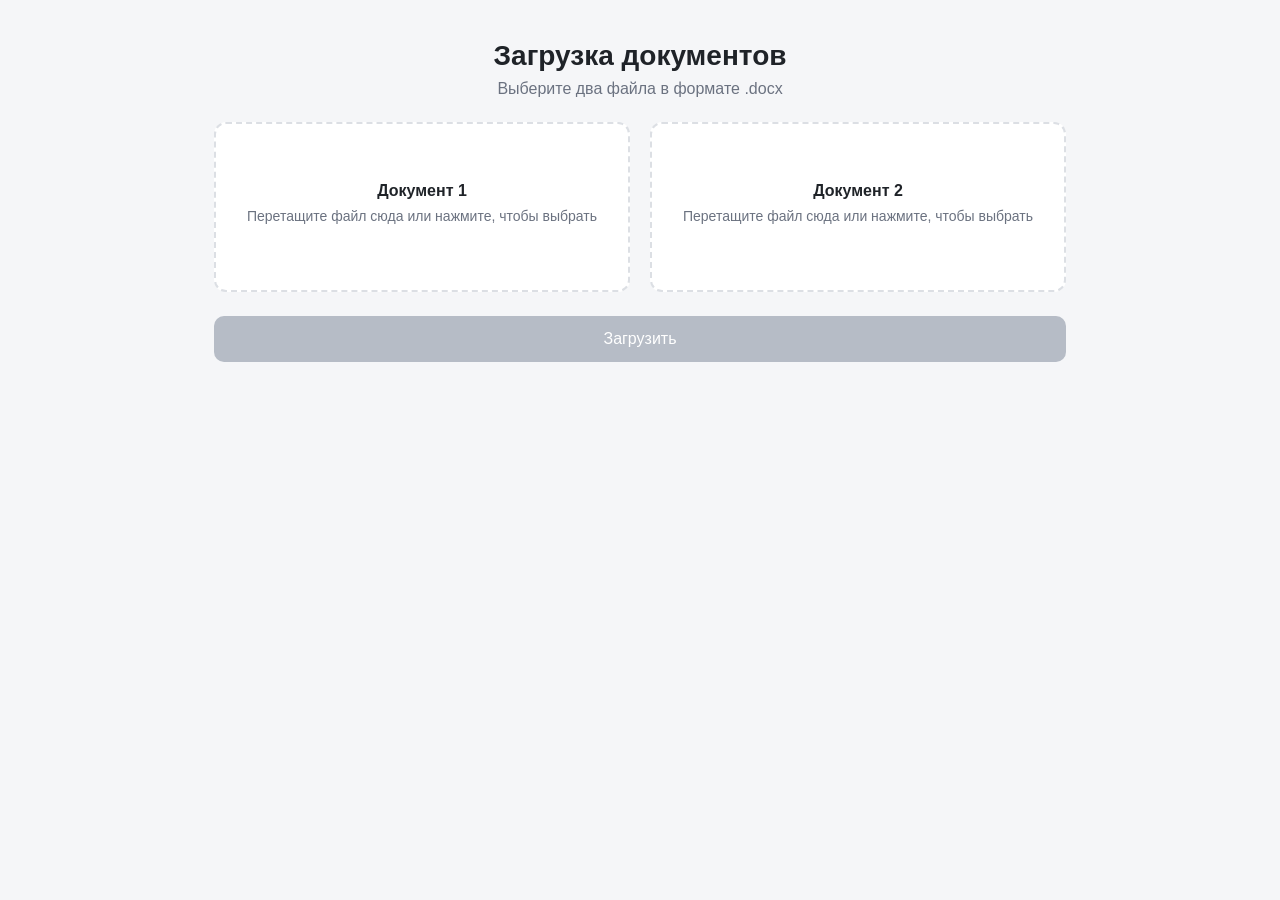
==== static/index.html @ 5f891454 "init" ====
<!DOCTYPE html>
<html lang="ru">
<head>
    <meta charset="UTF-8">
    <meta name="viewport" content="width=device-width, initial-scale=1.0">
    <title>Сравнение документов</title>
    <link rel="stylesheet" href="/static/style.css">
</head>
<body>
<header class="header">
    <h1>Загрузка документов</h1>
    <p class="subtitle">Выберите два файла в формате .docx</p>
</header>

<main class="container">
    <form id="upload-form">
        <div class="drops">
            <label class="drop" data-slot="1" for="file1">
                <input type="file" id="file1" name="file1" accept=".docx" hidden>
                <span class="drop__index">Документ 1</span>
                <span class="drop__hint">Перетащите файл сюда или нажмите, чтобы выбрать</span>
                <span class="drop__file"></span>
            </label>

            <label class="drop" data-slot="2" for="file2">
                <input type="file" id="file2" name="file2" accept=".docx" hidden>
                <span class="drop__index">Документ 2</span>
                <span class="drop__hint">Перетащите файл сюда или нажмите, чтобы выбрать</span>
                <span class="drop__file"></span>
            </label>
        </div>

        <button type="submit" id="submit" class="button" disabled>Загрузить</button>
    </form>

    <p id="error" class="error" hidden></p>

    <section id="results" class="results" hidden></section>
</main>

<script src="/static/app.js"></script>
</body>
</html>
---- static/style.css ----
:root {
    --bg: #f5f6f8;
    --surface: #ffffff;
    --border: #dcdfe4;
    --text: #1f2328;
    --muted: #6b7280;
    --accent: #2f6feb;
    --accent-soft: #eaf1fe;
    --danger: #c0392b;
}

* {
    box-sizing: border-box;
}

body {
    margin: 0;
    font-family: -apple-system, BlinkMacSystemFont, "Segoe UI", Roboto, Arial, sans-serif;
    background: var(--bg);
    color: var(--text);
}

.header {
    padding: 40px 24px 24px;
    text-align: center;
}

.header h1 {
    margin: 0 0 8px;
    font-size: 28px;
}

.subtitle {
    margin: 0;
    color: var(--muted);
}

.container {
    max-width: 900px;
    margin: 0 auto;
    padding: 0 24px 60px;
}

.drops {
    display: grid;
    grid-template-columns: 1fr 1fr;
    gap: 20px;
}

@media (max-width: 640px) {
    .drops {
        grid-template-columns: 1fr;
    }
}

.drop {
    display: flex;
    flex-direction: column;
    align-items: center;
    justify-content: center;
    gap: 8px;
    min-height: 170px;
    padding: 24px;
    background: var(--surface);
    border: 2px dashed var(--border);
    border-radius: 12px;
    text-align: center;
    cursor: pointer;
    transition: border-color .15s, background .15s;
}

.drop:hover,
.drop.is-dragover {
    border-color: var(--accent);
    background: var(--accent-soft);
}

.drop.is-filled {
    border-style: solid;
    border-color: var(--accent);
}

.drop__index {
    font-weight: 600;
}

.drop__hint {
    font-size: 14px;
    color: var(--muted);
}

.drop__file {
    font-size: 14px;
    color: var(--accent);
    word-break: break-all;
}

.button {
    display: block;
    width: 100%;
    margin-top: 24px;
    padding: 14px;
    font-size: 16px;
    color: #fff;
    background: var(--accent);
    border: none;
    border-radius: 10px;
    cursor: pointer;
}

.button:disabled {
    background: #b6bcc6;
    cursor: not-allowed;
}

.error {
    margin-top: 20px;
    padding: 12px 16px;
    color: var(--danger);
    background: #fdecea;
    border-radius: 8px;
}

.results {
    display: grid;
    grid-template-columns: 1fr 1fr;
    gap: 20px;
    margin-top: 32px;
}

@media (max-width: 640px) {
    .results {
        grid-template-columns: 1fr;
    }
}

.card {
    padding: 20px;
    background: var(--surface);
    border: 1px solid var(--border);
    border-radius: 12px;
}

.card h2 {
    margin: 0 0 12px;
    font-size: 16px;
    word-break: break-all;
}

.card dl {
    display: grid;
    grid-template-columns: auto 1fr;
    gap: 6px 12px;
    margin: 0 0 16px;
    font-size: 14px;
}

.card dt {
    color: var(--muted);
}

.card dd {
    margin: 0;
}

.preview {
    max-height: 240px;
    margin: 0;
    padding: 12px;
    overflow: auto;
    font-family: ui-monospace, SFMono-Regular, Menlo, monospace;
    font-size: 13px;
    line-height: 1.5;
    white-space: pre-wrap;
    background: #f8f9fb;
    border-radius: 8px;
}
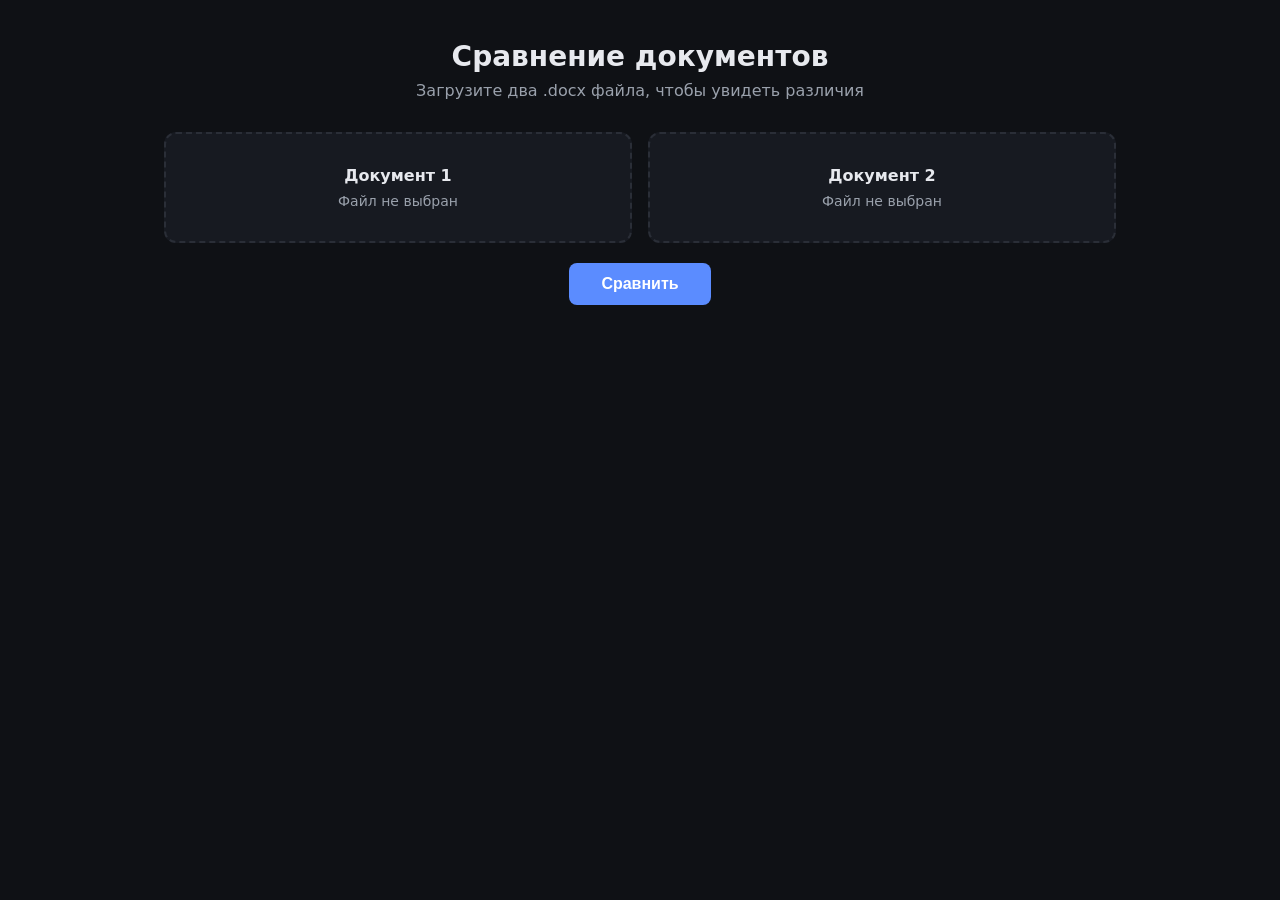
==== commit a36a578c: "init" ====
--- a/static/index.html
+++ b/static/index.html
@@ -1,43 +1,44 @@
 <!DOCTYPE html>
 <html lang="ru">
 <head>
-    <meta charset="UTF-8">
-    <meta name="viewport" content="width=device-width, initial-scale=1.0">
-    <title>Сравнение документов</title>
-    <link rel="stylesheet" href="/static/style.css">
+  <meta charset="UTF-8">
+  <meta name="viewport" content="width=device-width, initial-scale=1.0">
+  <title>Сравнение документов</title>
+  <link rel="stylesheet" href="/static/styles.css">
 </head>
 <body>
-<header class="header">
-    <h1>Загрузка документов</h1>
-    <p class="subtitle">Выберите два файла в формате .docx</p>
-</header>
+  <div class="page">
+    <header>
+      <h1>Сравнение документов</h1>
+      <p class="subtitle">Загрузите два .docx файла, чтобы увидеть различия</p>
+    </header>
 
-<main class="container">
-    <form id="upload-form">
-        <div class="drops">
-            <label class="drop" data-slot="1" for="file1">
-                <input type="file" id="file1" name="file1" accept=".docx" hidden>
-                <span class="drop__index">Документ 1</span>
-                <span class="drop__hint">Перетащите файл сюда или нажмите, чтобы выбрать</span>
-                <span class="drop__file"></span>
-            </label>
+    <form id="compare-form" class="upload-form">
+      <div class="dropzone-grid">
+        <label class="dropzone" for="file1">
+          <span class="dropzone-title">Документ 1</span>
+          <span class="dropzone-filename" id="file1-name">Файл не выбран</span>
+          <input type="file" id="file1" name="file1" accept=".docx" required>
+        </label>
 
-            <label class="drop" data-slot="2" for="file2">
-                <input type="file" id="file2" name="file2" accept=".docx" hidden>
-                <span class="drop__index">Документ 2</span>
-                <span class="drop__hint">Перетащите файл сюда или нажмите, чтобы выбрать</span>
-                <span class="drop__file"></span>
-            </label>
-        </div>
+        <label class="dropzone" for="file2">
+          <span class="dropzone-title">Документ 2</span>
+          <span class="dropzone-filename" id="file2-name">Файл не выбран</span>
+          <input type="file" id="file2" name="file2" accept=".docx" required>
+        </label>
+      </div>
 
-        <button type="submit" id="submit" class="button" disabled>Загрузить</button>
+      <button type="submit" id="submit-btn">Сравнить</button>
     </form>
 
-    <p id="error" class="error" hidden></p>
+    <div id="status" class="status" hidden></div>
 
-    <section id="results" class="results" hidden></section>
-</main>
+    <div id="result" class="result" hidden>
+      <div id="result-summary" class="result-summary"></div>
+      <div id="diff-container" class="diff-container"></div>
+    </div>
+  </div>
 
-<script src="/static/app.js"></script>
+  <script src="/static/script.js"></script>
 </body>
 </html>
--- a/static/styles.css
+++ b/static/styles.css
@@ -0,0 +1,199 @@
+:root {
+  --bg: #0f1115;
+  --panel: #171a21;
+  --border: #2a2e37;
+  --text: #e7e9ee;
+  --muted: #9aa1ac;
+  --accent: #5b8cff;
+  --accent-hover: #4675e6;
+  --danger: #ff6b6b;
+  --add-bg: #10361f;
+  --sub-bg: #3a1414;
+  --chg-bg: #3a2f10;
+}
+
+* {
+  box-sizing: border-box;
+}
+
+body {
+  margin: 0;
+  background: var(--bg);
+  color: var(--text);
+  font-family: "Segoe UI", system-ui, -apple-system, sans-serif;
+}
+
+.page {
+  max-width: 1000px;
+  margin: 0 auto;
+  padding: 40px 24px 80px;
+}
+
+header {
+  text-align: center;
+  margin-bottom: 32px;
+}
+
+h1 {
+  margin: 0 0 8px;
+  font-size: 28px;
+}
+
+.subtitle {
+  margin: 0;
+  color: var(--muted);
+}
+
+.upload-form {
+  display: flex;
+  flex-direction: column;
+  gap: 20px;
+}
+
+.dropzone-grid {
+  display: grid;
+  grid-template-columns: 1fr 1fr;
+  gap: 16px;
+}
+
+.dropzone {
+  display: flex;
+  flex-direction: column;
+  align-items: center;
+  justify-content: center;
+  gap: 8px;
+  padding: 32px 16px;
+  border: 2px dashed var(--border);
+  border-radius: 12px;
+  background: var(--panel);
+  cursor: pointer;
+  text-align: center;
+  transition: border-color 0.15s ease, background 0.15s ease;
+}
+
+.dropzone:hover {
+  border-color: var(--accent);
+}
+
+.dropzone-title {
+  font-weight: 600;
+}
+
+.dropzone-filename {
+  color: var(--muted);
+  font-size: 14px;
+  word-break: break-all;
+}
+
+.dropzone input[type="file"] {
+  display: none;
+}
+
+button#submit-btn {
+  align-self: center;
+  padding: 12px 32px;
+  border: none;
+  border-radius: 8px;
+  background: var(--accent);
+  color: white;
+  font-size: 16px;
+  font-weight: 600;
+  cursor: pointer;
+  transition: background 0.15s ease;
+}
+
+button#submit-btn:hover {
+  background: var(--accent-hover);
+}
+
+button#submit-btn:disabled {
+  opacity: 0.6;
+  cursor: not-allowed;
+}
+
+.status {
+  margin-top: 20px;
+  padding: 12px 16px;
+  border-radius: 8px;
+  background: var(--panel);
+  border: 1px solid var(--border);
+  text-align: center;
+}
+
+.status.error {
+  color: var(--danger);
+  border-color: var(--danger);
+}
+
+.result {
+  margin-top: 32px;
+}
+
+.result-summary {
+  margin-bottom: 16px;
+  padding: 12px 16px;
+  border-radius: 8px;
+  background: var(--panel);
+  border: 1px solid var(--border);
+  font-weight: 600;
+  text-align: center;
+}
+
+.diff-container {
+  overflow-x: auto;
+  border-radius: 8px;
+  border: 1px solid var(--border);
+}
+
+/* difflib.HtmlDiff output styling */
+.diff-container table.diff {
+  width: 100%;
+  border-collapse: collapse;
+  font-family: "Cascadia Code", Consolas, monospace;
+  font-size: 13px;
+  background: var(--panel);
+}
+
+.diff-container table.diff td,
+.diff-container table.diff th {
+  padding: 2px 8px;
+  vertical-align: top;
+  white-space: pre-wrap;
+  word-break: break-word;
+}
+
+.diff-container table.diff th {
+  background: #1e2229;
+  color: var(--muted);
+  position: sticky;
+  top: 0;
+}
+
+.diff-container .diff_header {
+  color: var(--muted);
+  background: #1e2229;
+  text-align: right;
+  user-select: none;
+}
+
+.diff-container .diff_next {
+  background: #1e2229;
+}
+
+.diff-container .diff_add {
+  background: var(--add-bg);
+}
+
+.diff-container .diff_sub {
+  background: var(--sub-bg);
+}
+
+.diff-container .diff_chg {
+  background: var(--chg-bg);
+}
+
+@media (max-width: 640px) {
+  .dropzone-grid {
+    grid-template-columns: 1fr;
+  }
+}
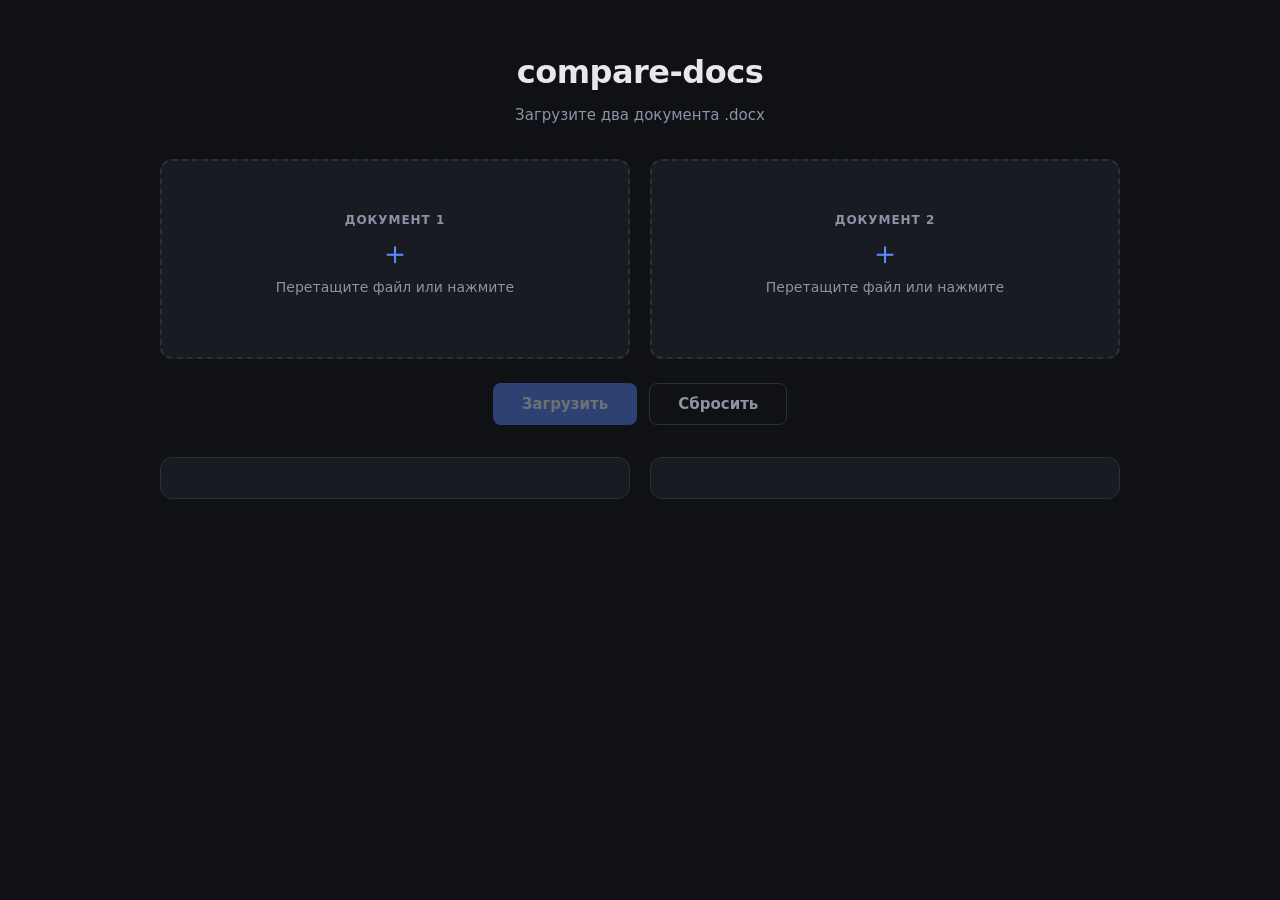
==== commit 5f659e1b: "init" ====
--- a/static/index.html
+++ b/static/index.html
@@ -3,42 +3,49 @@
 <head>
   <meta charset="UTF-8">
   <meta name="viewport" content="width=device-width, initial-scale=1.0">
-  <title>Сравнение документов</title>
-  <link rel="stylesheet" href="/static/styles.css">
+  <title>compare-docs</title>
+  <link rel="stylesheet" href="/static/style.css">
 </head>
 <body>
-  <div class="page">
-    <header>
-      <h1>Сравнение документов</h1>
-      <p class="subtitle">Загрузите два .docx файла, чтобы увидеть различия</p>
-    </header>
+  <header class="header">
+    <h1>compare-docs</h1>
+    <p class="subtitle">Загрузите два документа .docx</p>
+  </header>
 
-    <form id="compare-form" class="upload-form">
-      <div class="dropzone-grid">
-        <label class="dropzone" for="file1">
-          <span class="dropzone-title">Документ 1</span>
-          <span class="dropzone-filename" id="file1-name">Файл не выбран</span>
-          <input type="file" id="file1" name="file1" accept=".docx" required>
+  <main class="main">
+    <form id="upload-form">
+      <div class="dropzones">
+        <label class="dropzone" data-slot="left">
+          <input type="file" name="left" accept=".docx" hidden>
+          <span class="dropzone__badge">Документ 1</span>
+          <span class="dropzone__icon">＋</span>
+          <span class="dropzone__label">Перетащите файл или нажмите</span>
+          <span class="dropzone__file"></span>
         </label>
 
-        <label class="dropzone" for="file2">
-          <span class="dropzone-title">Документ 2</span>
-          <span class="dropzone-filename" id="file2-name">Файл не выбран</span>
-          <input type="file" id="file2" name="file2" accept=".docx" required>
+        <label class="dropzone" data-slot="right">
+          <input type="file" name="right" accept=".docx" hidden>
+          <span class="dropzone__badge">Документ 2</span>
+          <span class="dropzone__icon">＋</span>
+          <span class="dropzone__label">Перетащите файл или нажмите</span>
+          <span class="dropzone__file"></span>
         </label>
       </div>
 
-      <button type="submit" id="submit-btn">Сравнить</button>
+      <div class="actions">
+        <button type="submit" id="submit-btn" disabled>Загрузить</button>
+        <button type="button" id="reset-btn" class="secondary">Сбросить</button>
+      </div>
     </form>
 
-    <div id="status" class="status" hidden></div>
+    <p id="error" class="error" hidden></p>
 
-    <div id="result" class="result" hidden>
-      <div id="result-summary" class="result-summary"></div>
-      <div id="diff-container" class="diff-container"></div>
-    </div>
-  </div>
+    <section id="results" class="results" hidden>
+      <div class="result" data-slot="left"></div>
+      <div class="result" data-slot="right"></div>
+    </section>
+  </main>
 
-  <script src="/static/script.js"></script>
+  <script src="/static/app.js"></script>
 </body>
 </html>
--- a/static/style.css
+++ b/static/style.css
@@ -0,0 +1,226 @@
+:root {
+  --bg: #0f1115;
+  --surface: #181b22;
+  --surface-hover: #1f232c;
+  --border: #2a2f3a;
+  --accent: #5b8cff;
+  --text: #e6e8ee;
+  --muted: #8b93a5;
+  --danger: #ff6b6b;
+  --radius: 12px;
+}
+
+* {
+  box-sizing: border-box;
+}
+
+body {
+  margin: 0;
+  padding: 0 24px 64px;
+  background: var(--bg);
+  color: var(--text);
+  font: 15px/1.5 "Segoe UI", system-ui, -apple-system, sans-serif;
+}
+
+.header {
+  max-width: 960px;
+  margin: 0 auto;
+  padding: 48px 0 32px;
+  text-align: center;
+}
+
+.header h1 {
+  margin: 0;
+  font-size: 32px;
+  letter-spacing: -0.5px;
+}
+
+.subtitle {
+  margin: 8px 0 0;
+  color: var(--muted);
+}
+
+.main {
+  max-width: 960px;
+  margin: 0 auto;
+}
+
+.dropzones {
+  display: grid;
+  grid-template-columns: 1fr 1fr;
+  gap: 20px;
+}
+
+.dropzone {
+  display: flex;
+  flex-direction: column;
+  align-items: center;
+  justify-content: center;
+  gap: 8px;
+  min-height: 200px;
+  padding: 24px;
+  background: var(--surface);
+  border: 2px dashed var(--border);
+  border-radius: var(--radius);
+  cursor: pointer;
+  text-align: center;
+  transition: border-color 0.15s, background 0.15s;
+}
+
+.dropzone:hover {
+  background: var(--surface-hover);
+  border-color: var(--accent);
+}
+
+.dropzone.dragover {
+  background: var(--surface-hover);
+  border-color: var(--accent);
+  border-style: solid;
+}
+
+.dropzone.filled {
+  border-style: solid;
+  border-color: var(--accent);
+}
+
+.dropzone__badge {
+  font-size: 12px;
+  font-weight: 600;
+  letter-spacing: 0.08em;
+  text-transform: uppercase;
+  color: var(--muted);
+}
+
+.dropzone__icon {
+  font-size: 32px;
+  color: var(--accent);
+  line-height: 1;
+}
+
+.dropzone__label {
+  color: var(--muted);
+  font-size: 14px;
+}
+
+.dropzone__file {
+  font-weight: 600;
+  word-break: break-all;
+}
+
+.dropzone.filled .dropzone__label {
+  display: none;
+}
+
+.actions {
+  display: flex;
+  gap: 12px;
+  justify-content: center;
+  margin-top: 24px;
+}
+
+button {
+  padding: 11px 28px;
+  border: 1px solid transparent;
+  border-radius: 8px;
+  background: var(--accent);
+  color: #fff;
+  font-size: 15px;
+  font-weight: 600;
+  font-family: inherit;
+  cursor: pointer;
+  transition: opacity 0.15s;
+}
+
+button:hover:not(:disabled) {
+  opacity: 0.88;
+}
+
+button:disabled {
+  opacity: 0.4;
+  cursor: not-allowed;
+}
+
+button.secondary {
+  background: transparent;
+  border-color: var(--border);
+  color: var(--muted);
+}
+
+.error {
+  margin: 20px 0 0;
+  padding: 12px 16px;
+  border: 1px solid var(--danger);
+  border-radius: 8px;
+  background: rgba(255, 107, 107, 0.08);
+  color: var(--danger);
+}
+
+.results {
+  display: grid;
+  grid-template-columns: 1fr 1fr;
+  gap: 20px;
+  margin-top: 32px;
+}
+
+.result {
+  padding: 20px;
+  background: var(--surface);
+  border: 1px solid var(--border);
+  border-radius: var(--radius);
+  overflow: hidden;
+}
+
+.result h2 {
+  margin: 0 0 16px;
+  font-size: 16px;
+  word-break: break-all;
+}
+
+.stats {
+  display: grid;
+  grid-template-columns: repeat(2, 1fr);
+  gap: 10px;
+  margin-bottom: 20px;
+}
+
+.stat {
+  padding: 10px 12px;
+  background: var(--bg);
+  border-radius: 8px;
+}
+
+.stat__value {
+  font-size: 20px;
+  font-weight: 600;
+}
+
+.stat__label {
+  font-size: 12px;
+  color: var(--muted);
+}
+
+.preview {
+  max-height: 320px;
+  overflow-y: auto;
+  padding-right: 8px;
+  border-top: 1px solid var(--border);
+  padding-top: 16px;
+}
+
+.preview p {
+  margin: 0 0 10px;
+  font-size: 14px;
+  color: var(--muted);
+}
+
+.preview .more {
+  font-style: italic;
+  opacity: 0.7;
+}
+
+@media (max-width: 720px) {
+  .dropzones,
+  .results {
+    grid-template-columns: 1fr;
+  }
+}
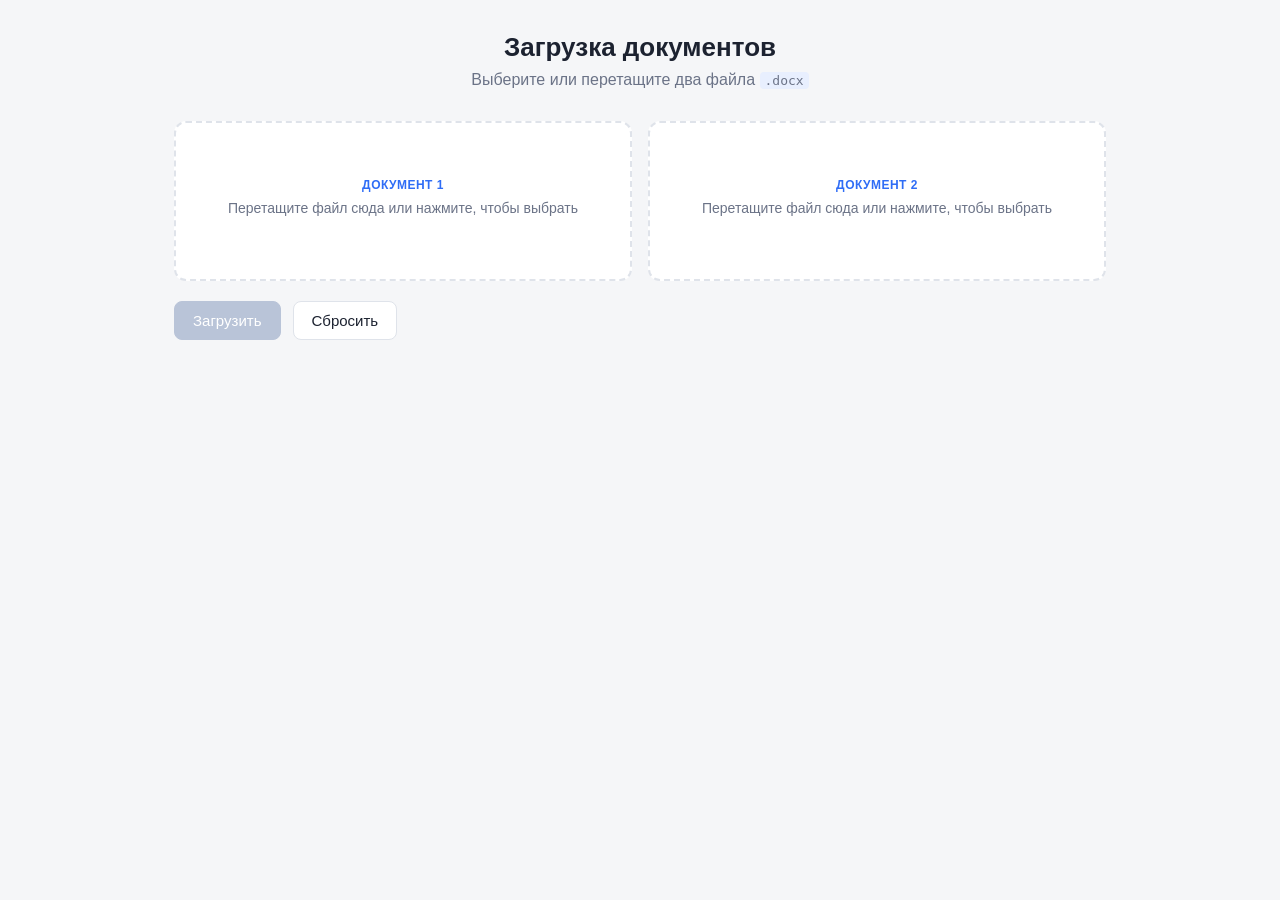
==== commit 07aead6b: "Add web app for uploading two .docx documents FastAPI backend serves a static HTML/CSS/JS frontend w" ====
--- a/static/index.html
+++ b/static/index.html
@@ -1,49 +1,45 @@
 <!DOCTYPE html>
 <html lang="ru">
 <head>
-  <meta charset="UTF-8">
-  <meta name="viewport" content="width=device-width, initial-scale=1.0">
-  <title>compare-docs</title>
-  <link rel="stylesheet" href="/static/style.css">
+  <meta charset="utf-8">
+  <meta name="viewport" content="width=device-width, initial-scale=1">
+  <title>Загрузка двух документов .docx</title>
+  <link rel="stylesheet" href="/static/styles.css">
 </head>
 <body>
   <header class="header">
-    <h1>compare-docs</h1>
-    <p class="subtitle">Загрузите два документа .docx</p>
+    <h1>Загрузка документов</h1>
+    <p class="subtitle">Выберите или перетащите два файла <code>.docx</code></p>
   </header>
 
-  <main class="main">
-    <form id="upload-form">
-      <div class="dropzones">
-        <label class="dropzone" data-slot="left">
-          <input type="file" name="left" accept=".docx" hidden>
-          <span class="dropzone__badge">Документ 1</span>
-          <span class="dropzone__icon">＋</span>
-          <span class="dropzone__label">Перетащите файл или нажмите</span>
-          <span class="dropzone__file"></span>
-        </label>
+  <main class="container">
+    <form id="upload-form" class="drops">
+      <label class="drop" data-slot="first">
+        <input type="file" accept=".docx" hidden>
+        <span class="drop__badge">Документ 1</span>
+        <span class="drop__hint">Перетащите файл сюда или нажмите, чтобы выбрать</span>
+        <span class="drop__file"></span>
+        <button type="button" class="drop__clear" title="Убрать файл" hidden>×</button>
+      </label>
 
-        <label class="dropzone" data-slot="right">
-          <input type="file" name="right" accept=".docx" hidden>
-          <span class="dropzone__badge">Документ 2</span>
-          <span class="dropzone__icon">＋</span>
-          <span class="dropzone__label">Перетащите файл или нажмите</span>
-          <span class="dropzone__file"></span>
-        </label>
-      </div>
+      <label class="drop" data-slot="second">
+        <input type="file" accept=".docx" hidden>
+        <span class="drop__badge">Документ 2</span>
+        <span class="drop__hint">Перетащите файл сюда или нажмите, чтобы выбрать</span>
+        <span class="drop__file"></span>
+        <button type="button" class="drop__clear" title="Убрать файл" hidden>×</button>
+      </label>
+    </form>
 
-      <div class="actions">
-        <button type="submit" id="submit-btn" disabled>Загрузить</button>
-        <button type="button" id="reset-btn" class="secondary">Сбросить</button>
-      </div>
-    </form>
+    <div class="actions">
+      <button id="submit" class="btn btn--primary" disabled>Загрузить</button>
+      <button id="reset" class="btn" type="button">Сбросить</button>
+      <span id="status" class="status"></span>
+    </div>
 
     <p id="error" class="error" hidden></p>
 
-    <section id="results" class="results" hidden>
-      <div class="result" data-slot="left"></div>
-      <div class="result" data-slot="right"></div>
-    </section>
+    <section id="results" class="results" hidden></section>
   </main>
 
   <script src="/static/app.js"></script>
--- a/static/styles.css
+++ b/static/styles.css
@@ -0,0 +1,228 @@
+:root {
+  --bg: #f5f6f8;
+  --card: #ffffff;
+  --border: #dfe3ea;
+  --text: #1c2230;
+  --muted: #6b7387;
+  --accent: #2f6df6;
+  --accent-soft: #e8effe;
+  --danger: #c0392b;
+  --radius: 12px;
+}
+
+* { box-sizing: border-box; }
+
+body {
+  margin: 0;
+  padding: 0 0 48px;
+  font-family: "Segoe UI", Roboto, Helvetica, Arial, sans-serif;
+  color: var(--text);
+  background: var(--bg);
+}
+
+.header {
+  padding: 32px 24px 8px;
+  text-align: center;
+}
+
+.header h1 {
+  margin: 0;
+  font-size: 26px;
+  font-weight: 600;
+}
+
+.subtitle {
+  margin: 8px 0 0;
+  color: var(--muted);
+}
+
+code {
+  background: var(--accent-soft);
+  padding: 1px 5px;
+  border-radius: 4px;
+}
+
+.container {
+  max-width: 980px;
+  margin: 0 auto;
+  padding: 24px;
+}
+
+.drops {
+  display: grid;
+  grid-template-columns: 1fr 1fr;
+  gap: 16px;
+}
+
+@media (max-width: 720px) {
+  .drops { grid-template-columns: 1fr; }
+}
+
+.drop {
+  position: relative;
+  display: flex;
+  flex-direction: column;
+  align-items: center;
+  justify-content: center;
+  gap: 8px;
+  min-height: 160px;
+  padding: 24px 16px;
+  background: var(--card);
+  border: 2px dashed var(--border);
+  border-radius: var(--radius);
+  cursor: pointer;
+  transition: border-color .15s, background .15s;
+}
+
+.drop:hover { border-color: var(--accent); }
+.drop.is-over { border-color: var(--accent); background: var(--accent-soft); }
+.drop.is-filled { border-style: solid; border-color: var(--accent); }
+
+.drop__badge {
+  font-size: 12px;
+  letter-spacing: .04em;
+  text-transform: uppercase;
+  color: var(--accent);
+  font-weight: 600;
+}
+
+.drop__hint {
+  color: var(--muted);
+  font-size: 14px;
+  text-align: center;
+}
+
+.drop__file {
+  font-weight: 600;
+  word-break: break-all;
+  text-align: center;
+}
+
+.drop.is-filled .drop__hint { display: none; }
+
+.drop__clear {
+  position: absolute;
+  top: 8px;
+  right: 10px;
+  border: none;
+  background: transparent;
+  font-size: 20px;
+  line-height: 1;
+  color: var(--muted);
+  cursor: pointer;
+}
+
+.drop__clear:hover { color: var(--danger); }
+
+.actions {
+  display: flex;
+  align-items: center;
+  gap: 12px;
+  margin: 20px 0 0;
+}
+
+.btn {
+  padding: 10px 18px;
+  font-size: 15px;
+  border: 1px solid var(--border);
+  border-radius: 8px;
+  background: var(--card);
+  color: var(--text);
+  cursor: pointer;
+}
+
+.btn:hover { border-color: var(--accent); }
+
+.btn--primary {
+  background: var(--accent);
+  border-color: var(--accent);
+  color: #fff;
+}
+
+.btn--primary:disabled {
+  background: #b9c4d8;
+  border-color: #b9c4d8;
+  cursor: not-allowed;
+}
+
+.status { color: var(--muted); font-size: 14px; }
+
+.error {
+  margin: 16px 0 0;
+  padding: 12px 14px;
+  border-radius: 8px;
+  background: #fdecea;
+  color: var(--danger);
+  border: 1px solid #f5c6c2;
+}
+
+.results {
+  display: grid;
+  grid-template-columns: 1fr 1fr;
+  gap: 16px;
+  margin-top: 24px;
+}
+
+@media (max-width: 720px) {
+  .results { grid-template-columns: 1fr; }
+}
+
+.doc {
+  background: var(--card);
+  border: 1px solid var(--border);
+  border-radius: var(--radius);
+  padding: 18px;
+}
+
+.doc h2 {
+  margin: 0 0 4px;
+  font-size: 17px;
+  word-break: break-all;
+}
+
+.doc__meta {
+  margin: 0 0 14px;
+  color: var(--muted);
+  font-size: 13px;
+}
+
+.stats {
+  display: grid;
+  grid-template-columns: repeat(2, 1fr);
+  gap: 8px;
+  margin-bottom: 14px;
+}
+
+.stat {
+  background: var(--bg);
+  border-radius: 8px;
+  padding: 10px;
+}
+
+.stat__value { font-size: 18px; font-weight: 600; }
+.stat__label { font-size: 12px; color: var(--muted); }
+
+.doc h3 {
+  margin: 14px 0 6px;
+  font-size: 13px;
+  text-transform: uppercase;
+  letter-spacing: .04em;
+  color: var(--muted);
+}
+
+.headings {
+  margin: 0;
+  padding-left: 18px;
+  font-size: 14px;
+}
+
+.preview {
+  max-height: 320px;
+  overflow: auto;
+  padding: 12px;
+  background: var(--bg);
+  border-radius: 8px;
+  font-size: 14px;
+  line-height: 1.5;
+  white-space: pre-wrap;
+}
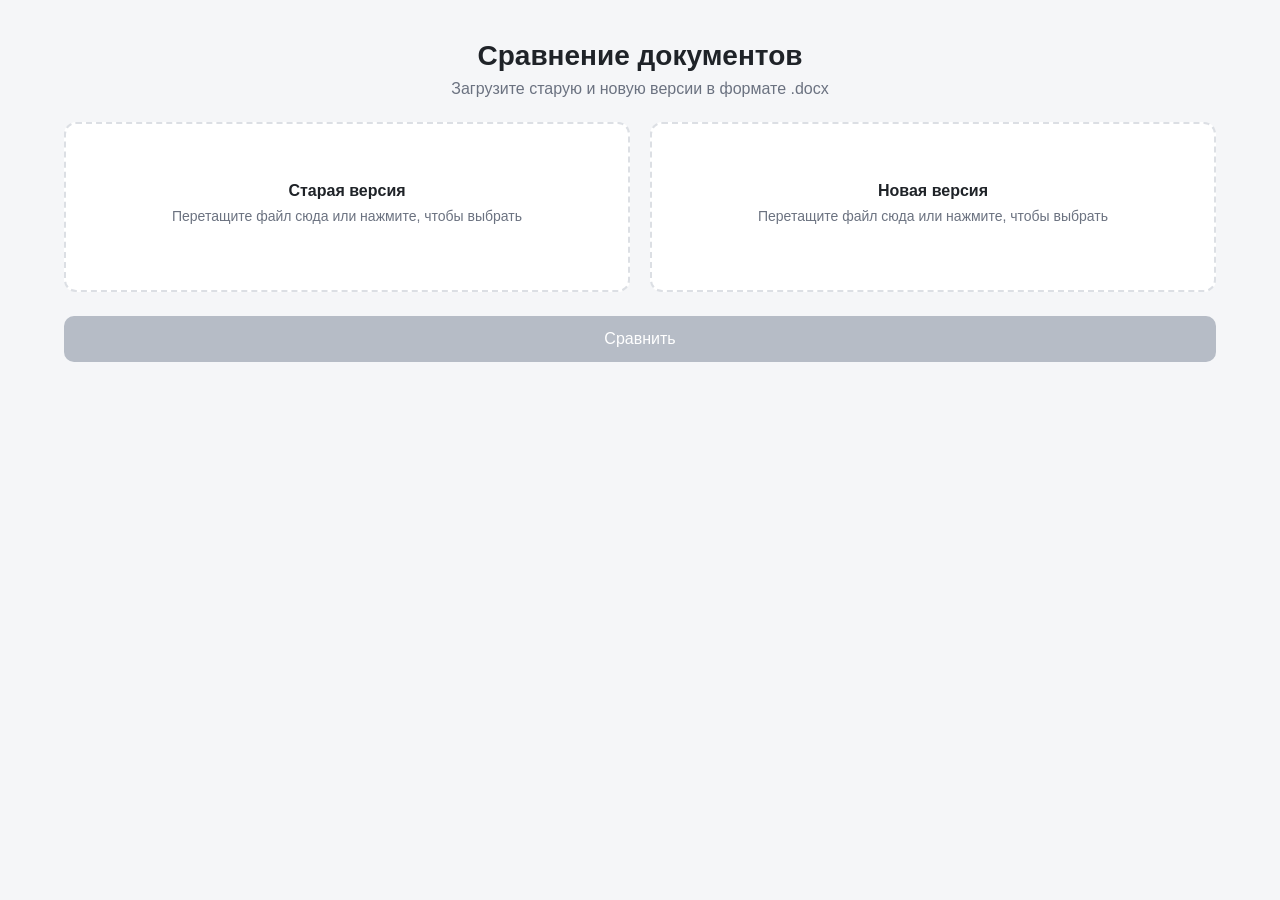
==== commit 43e308aa: "init" ====
--- a/static/index.html
+++ b/static/index.html
@@ -1,47 +1,62 @@
 <!DOCTYPE html>
 <html lang="ru">
 <head>
-  <meta charset="utf-8">
-  <meta name="viewport" content="width=device-width, initial-scale=1">
-  <title>Загрузка двух документов .docx</title>
-  <link rel="stylesheet" href="/static/styles.css">
+    <meta charset="UTF-8">
+    <meta name="viewport" content="width=device-width, initial-scale=1.0">
+    <title>Сравнение документов</title>
+    <link rel="stylesheet" href="/static/style.css?v=__V__">
 </head>
 <body>
-  <header class="header">
-    <h1>Загрузка документов</h1>
-    <p class="subtitle">Выберите или перетащите два файла <code>.docx</code></p>
-  </header>
+<header class="header">
+    <h1>Сравнение документов</h1>
+    <p class="subtitle">Загрузите старую и новую версии в формате .docx</p>
+</header>
 
-  <main class="container">
-    <form id="upload-form" class="drops">
-      <label class="drop" data-slot="first">
-        <input type="file" accept=".docx" hidden>
-        <span class="drop__badge">Документ 1</span>
-        <span class="drop__hint">Перетащите файл сюда или нажмите, чтобы выбрать</span>
-        <span class="drop__file"></span>
-        <button type="button" class="drop__clear" title="Убрать файл" hidden>×</button>
-      </label>
+<main class="container">
+    <form id="upload-form">
+        <div class="drops">
+            <label class="drop" for="file1">
+                <input type="file" id="file1" name="file1" accept=".docx" hidden>
+                <span class="drop__index">Старая версия</span>
+                <span class="drop__hint">Перетащите файл сюда или нажмите, чтобы выбрать</span>
+                <span class="drop__file"></span>
+            </label>
 
-      <label class="drop" data-slot="second">
-        <input type="file" accept=".docx" hidden>
-        <span class="drop__badge">Документ 2</span>
-        <span class="drop__hint">Перетащите файл сюда или нажмите, чтобы выбрать</span>
-        <span class="drop__file"></span>
-        <button type="button" class="drop__clear" title="Убрать файл" hidden>×</button>
-      </label>
+            <label class="drop" for="file2">
+                <input type="file" id="file2" name="file2" accept=".docx" hidden>
+                <span class="drop__index">Новая версия</span>
+                <span class="drop__hint">Перетащите файл сюда или нажмите, чтобы выбрать</span>
+                <span class="drop__file"></span>
+            </label>
+        </div>
+
+        <button type="submit" id="submit" class="button" disabled>Сравнить</button>
     </form>
-
-    <div class="actions">
-      <button id="submit" class="btn btn--primary" disabled>Загрузить</button>
-      <button id="reset" class="btn" type="button">Сбросить</button>
-      <span id="status" class="status"></span>
-    </div>
 
     <p id="error" class="error" hidden></p>
 
-    <section id="results" class="results" hidden></section>
-  </main>
+    <section id="results" class="results" hidden>
+        <div class="summary">
+            <span class="legend legend--removed">Удалено: <b id="count-removed">0</b></span>
+            <span class="legend legend--added">Добавлено: <b id="count-added">0</b></span>
+            <span class="legend legend--changed">Изменено строк: <b id="count-changed">0</b></span>
+            <span class="legend">Без изменений: <b id="count-unchanged">0</b></span>
+        </div>
 
-  <script src="/static/app.js"></script>
+        <div class="diff">
+            <div class="diff__head diff__head--old">
+                <span id="old-name"></span>
+                <small id="old-stats"></small>
+            </div>
+            <div class="diff__head diff__head--new">
+                <span id="new-name"></span>
+                <small id="new-stats"></small>
+            </div>
+            <div class="diff__body" id="diff-body"></div>
+        </div>
+    </section>
+</main>
+
+<script src="/static/app.js?v=__V__"></script>
 </body>
 </html>
--- a/static/style.css
+++ b/static/style.css
@@ -0,0 +1,281 @@
+:root {
+    --bg: #f5f6f8;
+    --surface: #ffffff;
+    --border: #dcdfe4;
+    --text: #1f2328;
+    --muted: #6b7280;
+    --accent: #2f6feb;
+    --accent-soft: #eaf1fe;
+    --danger: #c0392b;
+
+    --removed-bg: #ffeef0;
+    --removed-word: #ffc0c8;
+    --removed-line: #d1242f;
+    --added-bg: #e6ffec;
+    --added-word: #a6f0b8;
+    --added-line: #1a7f37;
+}
+
+* {
+    box-sizing: border-box;
+}
+
+body {
+    margin: 0;
+    font-family: -apple-system, BlinkMacSystemFont, "Segoe UI", Roboto, Arial, sans-serif;
+    background: var(--bg);
+    color: var(--text);
+}
+
+.header {
+    padding: 40px 24px 24px;
+    text-align: center;
+}
+
+.header h1 {
+    margin: 0 0 8px;
+    font-size: 28px;
+}
+
+.subtitle {
+    margin: 0;
+    color: var(--muted);
+}
+
+.container {
+    max-width: 1200px;
+    margin: 0 auto;
+    padding: 0 24px 60px;
+}
+
+.drops {
+    display: grid;
+    grid-template-columns: 1fr 1fr;
+    gap: 20px;
+}
+
+@media (max-width: 720px) {
+    .drops {
+        grid-template-columns: 1fr;
+    }
+}
+
+.drop {
+    display: flex;
+    flex-direction: column;
+    align-items: center;
+    justify-content: center;
+    gap: 8px;
+    min-height: 170px;
+    padding: 24px;
+    background: var(--surface);
+    border: 2px dashed var(--border);
+    border-radius: 12px;
+    text-align: center;
+    cursor: pointer;
+    transition: border-color .15s, background .15s;
+}
+
+.drop:hover,
+.drop.is-dragover {
+    border-color: var(--accent);
+    background: var(--accent-soft);
+}
+
+.drop.is-filled {
+    border-style: solid;
+    border-color: var(--accent);
+}
+
+.drop__index {
+    font-weight: 600;
+}
+
+.drop__hint {
+    font-size: 14px;
+    color: var(--muted);
+}
+
+.drop__file {
+    font-size: 14px;
+    color: var(--accent);
+    word-break: break-all;
+}
+
+.button {
+    display: block;
+    width: 100%;
+    margin-top: 24px;
+    padding: 14px;
+    font-size: 16px;
+    color: #fff;
+    background: var(--accent);
+    border: none;
+    border-radius: 10px;
+    cursor: pointer;
+}
+
+.button:disabled {
+    background: #b6bcc6;
+    cursor: not-allowed;
+}
+
+.error {
+    margin-top: 20px;
+    padding: 12px 16px;
+    color: var(--danger);
+    background: #fdecea;
+    border-radius: 8px;
+}
+
+.results {
+    margin-top: 32px;
+}
+
+.summary {
+    display: flex;
+    flex-wrap: wrap;
+    gap: 10px;
+    margin-bottom: 16px;
+}
+
+.legend {
+    padding: 6px 12px;
+    font-size: 14px;
+    background: var(--surface);
+    border: 1px solid var(--border);
+    border-radius: 999px;
+}
+
+.legend--removed {
+    background: var(--removed-bg);
+    border-color: var(--removed-word);
+}
+
+.legend--added {
+    background: var(--added-bg);
+    border-color: var(--added-word);
+}
+
+.legend--changed {
+    background: #fff8e6;
+    border-color: #f0d28a;
+}
+
+.diff {
+    display: grid;
+    grid-template-columns: 1fr 1fr;
+    overflow: hidden;
+    background: var(--surface);
+    border: 1px solid var(--border);
+    border-radius: 12px;
+}
+
+.diff__head {
+    position: sticky;
+    top: 0;
+    z-index: 1;
+    display: flex;
+    flex-direction: column;
+    gap: 2px;
+    padding: 12px 16px;
+    font-weight: 600;
+    background: #f0f2f5;
+    border-bottom: 1px solid var(--border);
+    word-break: break-all;
+}
+
+.diff__head--old {
+    border-right: 1px solid var(--border);
+    box-shadow: inset 3px 0 0 var(--removed-line);
+}
+
+.diff__head--new {
+    box-shadow: inset 3px 0 0 var(--added-line);
+}
+
+.diff__head small {
+    font-weight: 400;
+    color: var(--muted);
+}
+
+.diff__body {
+    display: grid;
+    grid-column: 1 / -1;
+    grid-template-columns: 1fr 1fr;
+}
+
+.cell {
+    display: flex;
+    gap: 12px;
+    padding: 4px 16px 4px 0;
+    font-family: ui-monospace, SFMono-Regular, Menlo, monospace;
+    font-size: 13px;
+    line-height: 1.6;
+    white-space: pre-wrap;
+    word-break: break-word;
+    border-bottom: 1px solid #f0f1f3;
+}
+
+.cell--old {
+    border-right: 1px solid var(--border);
+}
+
+.cell--removed {
+    background: var(--removed-bg);
+}
+
+.cell--added {
+    background: var(--added-bg);
+}
+
+.cell--changed.cell--old {
+    background: var(--removed-bg);
+}
+
+.cell--changed.cell--new {
+    background: var(--added-bg);
+}
+
+.cell--empty {
+    background: repeating-linear-gradient(
+        45deg,
+        #fafbfc,
+        #fafbfc 6px,
+        #f2f3f5 6px,
+        #f2f3f5 12px
+    );
+}
+
+.cell__number {
+    flex: 0 0 48px;
+    padding-right: 8px;
+    color: var(--muted);
+    text-align: right;
+    user-select: none;
+}
+
+.cell__text {
+    flex: 1;
+}
+
+.word--removed {
+    background: var(--removed-word);
+    border-radius: 3px;
+}
+
+.word--added {
+    background: var(--added-word);
+    border-radius: 3px;
+}
+
+@media (max-width: 720px) {
+    .diff,
+    .diff__body {
+        grid-template-columns: 1fr;
+    }
+
+    .cell--old {
+        border-right: none;
+    }
+}
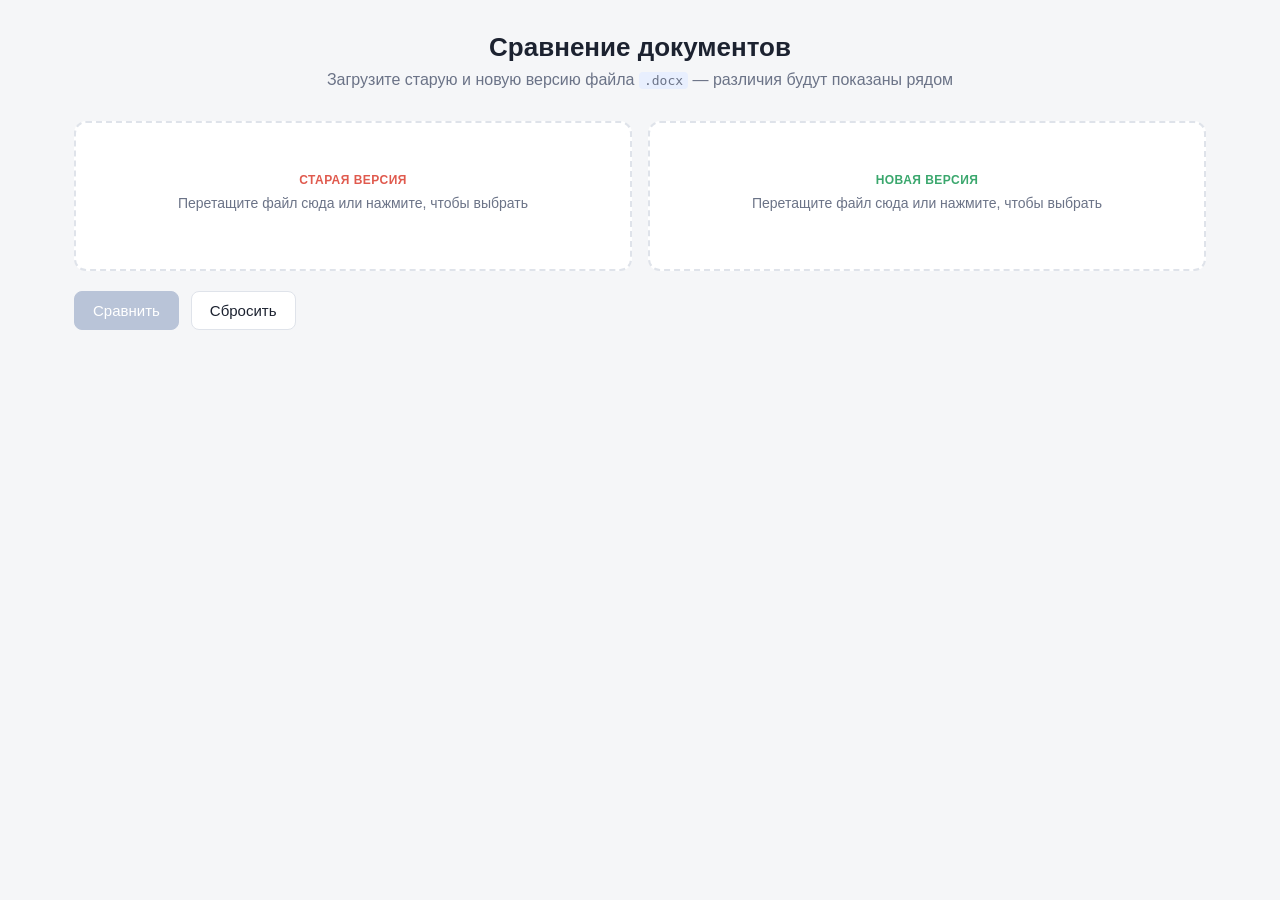
==== commit f5cc23a3: "Show differences between the two uploaded documents Paragraphs and table rows are aligned with diffl" ====
--- a/static/index.html
+++ b/static/index.html
@@ -1,62 +1,50 @@
 <!DOCTYPE html>
 <html lang="ru">
 <head>
-    <meta charset="UTF-8">
-    <meta name="viewport" content="width=device-width, initial-scale=1.0">
-    <title>Сравнение документов</title>
-    <link rel="stylesheet" href="/static/style.css?v=__V__">
+  <meta charset="utf-8">
+  <meta name="viewport" content="width=device-width, initial-scale=1">
+  <title>Сравнение двух документов .docx</title>
+  <link rel="stylesheet" href="/static/styles.css">
 </head>
 <body>
-<header class="header">
+  <header class="header">
     <h1>Сравнение документов</h1>
-    <p class="subtitle">Загрузите старую и новую версии в формате .docx</p>
-</header>
+    <p class="subtitle">Загрузите старую и новую версию файла <code>.docx</code> —
+      различия будут показаны рядом</p>
+  </header>
 
-<main class="container">
-    <form id="upload-form">
-        <div class="drops">
-            <label class="drop" for="file1">
-                <input type="file" id="file1" name="file1" accept=".docx" hidden>
-                <span class="drop__index">Старая версия</span>
-                <span class="drop__hint">Перетащите файл сюда или нажмите, чтобы выбрать</span>
-                <span class="drop__file"></span>
-            </label>
+  <main class="container">
+    <form id="upload-form" class="drops">
+      <label class="drop" data-slot="first">
+        <input type="file" accept=".docx" hidden>
+        <span class="drop__badge">Старая версия</span>
+        <span class="drop__hint">Перетащите файл сюда или нажмите, чтобы выбрать</span>
+        <span class="drop__file"></span>
+        <button type="button" class="drop__clear" title="Убрать файл" hidden>×</button>
+      </label>
 
-            <label class="drop" for="file2">
-                <input type="file" id="file2" name="file2" accept=".docx" hidden>
-                <span class="drop__index">Новая версия</span>
-                <span class="drop__hint">Перетащите файл сюда или нажмите, чтобы выбрать</span>
-                <span class="drop__file"></span>
-            </label>
-        </div>
+      <label class="drop" data-slot="second">
+        <input type="file" accept=".docx" hidden>
+        <span class="drop__badge">Новая версия</span>
+        <span class="drop__hint">Перетащите файл сюда или нажмите, чтобы выбрать</span>
+        <span class="drop__file"></span>
+        <button type="button" class="drop__clear" title="Убрать файл" hidden>×</button>
+      </label>
+    </form>
 
-        <button type="submit" id="submit" class="button" disabled>Сравнить</button>
-    </form>
+    <div class="actions">
+      <button id="submit" class="btn btn--primary" disabled>Сравнить</button>
+      <button id="reset" class="btn" type="button">Сбросить</button>
+      <span id="status" class="status"></span>
+    </div>
 
     <p id="error" class="error" hidden></p>
 
-    <section id="results" class="results" hidden>
-        <div class="summary">
-            <span class="legend legend--removed">Удалено: <b id="count-removed">0</b></span>
-            <span class="legend legend--added">Добавлено: <b id="count-added">0</b></span>
-            <span class="legend legend--changed">Изменено строк: <b id="count-changed">0</b></span>
-            <span class="legend">Без изменений: <b id="count-unchanged">0</b></span>
-        </div>
+    <section id="summary" class="summary" hidden></section>
 
-        <div class="diff">
-            <div class="diff__head diff__head--old">
-                <span id="old-name"></span>
-                <small id="old-stats"></small>
-            </div>
-            <div class="diff__head diff__head--new">
-                <span id="new-name"></span>
-                <small id="new-stats"></small>
-            </div>
-            <div class="diff__body" id="diff-body"></div>
-        </div>
-    </section>
-</main>
+    <section id="results" class="results" hidden></section>
+  </main>
 
-<script src="/static/app.js?v=__V__"></script>
+  <script src="/static/app.js"></script>
 </body>
 </html>
--- a/static/styles.css
+++ b/static/styles.css
@@ -0,0 +1,369 @@
+:root {
+  --bg: #f5f6f8;
+  --card: #ffffff;
+  --border: #dfe3ea;
+  --text: #1c2230;
+  --muted: #6b7387;
+  --accent: #2f6df6;
+  --accent-soft: #e8effe;
+  --danger: #c0392b;
+  --old: #e05a4e;
+  --old-soft: #fdecea;
+  --old-mark: #ffd3cd;
+  --new: #3aa76d;
+  --new-soft: #eaf7ef;
+  --new-mark: #c3ebd3;
+  --changed: #e8a33d;
+  --radius: 12px;
+}
+
+* { box-sizing: border-box; }
+
+body {
+  margin: 0;
+  padding: 0 0 48px;
+  font-family: "Segoe UI", Roboto, Helvetica, Arial, sans-serif;
+  color: var(--text);
+  background: var(--bg);
+}
+
+.header {
+  padding: 32px 24px 8px;
+  text-align: center;
+}
+
+.header h1 {
+  margin: 0;
+  font-size: 26px;
+  font-weight: 600;
+}
+
+.subtitle {
+  margin: 8px 0 0;
+  color: var(--muted);
+}
+
+code {
+  background: var(--accent-soft);
+  padding: 1px 5px;
+  border-radius: 4px;
+}
+
+.container {
+  max-width: 1180px;
+  margin: 0 auto;
+  padding: 24px;
+}
+
+/* --- загрузка файлов ---------------------------------------------- */
+
+.drops {
+  display: grid;
+  grid-template-columns: 1fr 1fr;
+  gap: 16px;
+}
+
+.drop {
+  position: relative;
+  display: flex;
+  flex-direction: column;
+  align-items: center;
+  justify-content: center;
+  gap: 8px;
+  min-height: 150px;
+  padding: 24px 16px;
+  background: var(--card);
+  border: 2px dashed var(--border);
+  border-radius: var(--radius);
+  cursor: pointer;
+  transition: border-color .15s, background .15s;
+}
+
+.drop:hover { border-color: var(--accent); }
+.drop.is-over { border-color: var(--accent); background: var(--accent-soft); }
+.drop.is-filled { border-style: solid; border-color: var(--accent); }
+
+.drop[data-slot="first"].is-filled { border-color: var(--old); }
+.drop[data-slot="second"].is-filled { border-color: var(--new); }
+
+.drop__badge {
+  font-size: 12px;
+  letter-spacing: .04em;
+  text-transform: uppercase;
+  font-weight: 600;
+  color: var(--accent);
+}
+
+.drop[data-slot="first"] .drop__badge { color: var(--old); }
+.drop[data-slot="second"] .drop__badge { color: var(--new); }
+
+.drop__hint {
+  color: var(--muted);
+  font-size: 14px;
+  text-align: center;
+}
+
+.drop__file {
+  font-weight: 600;
+  word-break: break-all;
+  text-align: center;
+}
+
+.drop.is-filled .drop__hint { display: none; }
+
+.drop__clear {
+  position: absolute;
+  top: 8px;
+  right: 10px;
+  border: none;
+  background: transparent;
+  font-size: 20px;
+  line-height: 1;
+  color: var(--muted);
+  cursor: pointer;
+}
+
+.drop__clear:hover { color: var(--danger); }
+
+.actions {
+  display: flex;
+  align-items: center;
+  gap: 12px;
+  margin: 20px 0 0;
+}
+
+.btn {
+  padding: 10px 18px;
+  font-size: 15px;
+  border: 1px solid var(--border);
+  border-radius: 8px;
+  background: var(--card);
+  color: var(--text);
+  cursor: pointer;
+}
+
+.btn:hover { border-color: var(--accent); }
+
+.btn--primary {
+  background: var(--accent);
+  border-color: var(--accent);
+  color: #fff;
+}
+
+.btn--primary:disabled {
+  background: #b9c4d8;
+  border-color: #b9c4d8;
+  cursor: not-allowed;
+}
+
+.status { color: var(--muted); font-size: 14px; }
+
+.error {
+  margin: 16px 0 0;
+  padding: 12px 14px;
+  border-radius: 8px;
+  background: var(--old-soft);
+  color: var(--danger);
+  border: 1px solid #f5c6c2;
+}
+
+/* --- сводка и диаграммы ------------------------------------------- */
+
+.summary {
+  margin-top: 24px;
+  padding: 20px;
+  background: var(--card);
+  border: 1px solid var(--border);
+  border-radius: var(--radius);
+}
+
+.summary__head {
+  display: flex;
+  align-items: baseline;
+  justify-content: space-between;
+  gap: 12px;
+  flex-wrap: wrap;
+}
+
+.summary__head h2 {
+  margin: 0;
+  font-size: 18px;
+}
+
+.similarity {
+  padding: 4px 10px;
+  border-radius: 999px;
+  background: var(--accent-soft);
+  color: var(--accent);
+  font-size: 13px;
+  font-weight: 600;
+}
+
+.chips {
+  display: flex;
+  flex-wrap: wrap;
+  gap: 8px;
+  margin: 14px 0 4px;
+}
+
+.chip {
+  padding: 5px 11px;
+  border-radius: 999px;
+  font-size: 13px;
+  background: var(--bg);
+  border: 1px solid var(--border);
+}
+
+.chip b { margin-right: 2px; }
+
+.chip--equal { color: #4a5265; }
+.chip--changed { background: #fdf3e3; border-color: #f3ddb6; color: #8a5b12; }
+.chip--removed { background: var(--old-soft); border-color: #f5c6c2; color: #a23a30; }
+.chip--added { background: var(--new-soft); border-color: #bde3cb; color: #226a45; }
+.chip--words { color: var(--muted); }
+
+.charts {
+  display: grid;
+  grid-template-columns: 1fr 1fr;
+  gap: 20px;
+  margin-top: 16px;
+}
+
+.chart {
+  margin: 0;
+  padding: 14px;
+  background: var(--bg);
+  border-radius: 10px;
+}
+
+.chart__title {
+  margin-bottom: 10px;
+  font-size: 13px;
+  text-transform: uppercase;
+  letter-spacing: .04em;
+  color: var(--muted);
+}
+
+.chart__svg {
+  display: block;
+  width: 100%;
+  height: auto;
+  overflow: visible;
+}
+
+/* --- две панели с различиями -------------------------------------- */
+
+.results {
+  margin-top: 24px;
+  overflow-x: auto;
+  background: var(--card);
+  border: 1px solid var(--border);
+  border-radius: var(--radius);
+}
+
+.diff {
+  display: grid;
+  grid-template-columns: 1fr 1fr;
+  min-width: 640px;
+  align-items: stretch;
+}
+
+.pane__head {
+  position: sticky;
+  top: 0;
+  z-index: 2;
+  padding: 14px 16px;
+  background: var(--card);
+  border-bottom: 2px solid var(--border);
+}
+
+.pane__head--old { border-bottom-color: var(--old); }
+.pane__head--new { border-bottom-color: var(--new); }
+.pane__head--old { border-right: 1px solid var(--border); }
+
+.pane__badge {
+  font-size: 12px;
+  font-weight: 600;
+  text-transform: uppercase;
+  letter-spacing: .04em;
+}
+
+.pane__head--old .pane__badge { color: var(--old); }
+.pane__head--new .pane__badge { color: var(--new); }
+
+.pane__head h2 {
+  margin: 2px 0 4px;
+  font-size: 16px;
+  word-break: break-all;
+}
+
+.pane__meta,
+.pane__hint {
+  margin: 0;
+  font-size: 12px;
+  color: var(--muted);
+}
+
+.pane__hint { margin-top: 2px; }
+
+.row {
+  padding: 10px 16px;
+  font-size: 14px;
+  line-height: 1.55;
+  white-space: pre-wrap;
+  word-break: break-word;
+  border-bottom: 1px solid #eef0f4;
+}
+
+.row--old { border-right: 1px solid var(--border); }
+
+.row--equal { color: #47506a; }
+
+.row--removed {
+  background: var(--old-soft);
+  box-shadow: inset 3px 0 0 var(--old);
+}
+
+.row--added {
+  background: var(--new-soft);
+  box-shadow: inset 3px 0 0 var(--new);
+}
+
+.row--changed { box-shadow: inset 3px 0 0 var(--changed); }
+
+.row--empty {
+  background: repeating-linear-gradient(
+    45deg,
+    #fafbfc,
+    #fafbfc 6px,
+    #f1f3f6 6px,
+    #f1f3f6 12px
+  );
+}
+
+.mark {
+  padding: 1px 2px;
+  border-radius: 3px;
+  color: inherit;
+}
+
+.mark--old {
+  background: var(--old-mark);
+  text-decoration: line-through;
+  text-decoration-color: rgba(160, 40, 30, .55);
+}
+
+.mark--new { background: var(--new-mark); }
+
+.diff__empty {
+  grid-column: 1 / -1;
+  margin: 0;
+  padding: 24px;
+  text-align: center;
+  color: var(--muted);
+}
+
+@media (max-width: 860px) {
+  .drops { grid-template-columns: 1fr; }
+  .charts { grid-template-columns: 1fr; }
+}
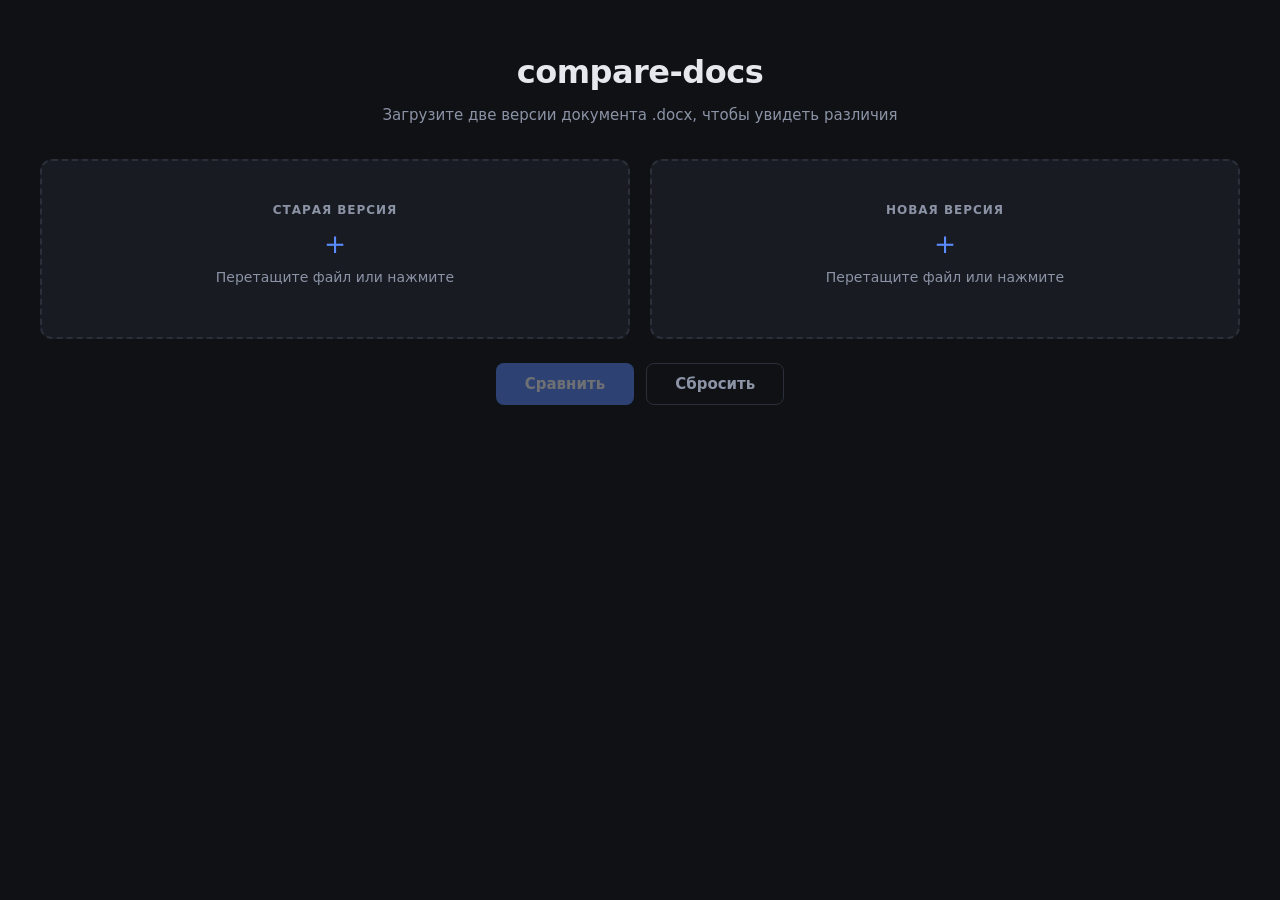
==== commit b59ca42b: "Все работает и он начал показывать различивать" ====
--- a/static/index.html
+++ b/static/index.html
@@ -1,48 +1,57 @@
 <!DOCTYPE html>
 <html lang="ru">
 <head>
-  <meta charset="utf-8">
-  <meta name="viewport" content="width=device-width, initial-scale=1">
-  <title>Сравнение двух документов .docx</title>
-  <link rel="stylesheet" href="/static/styles.css">
+  <meta charset="UTF-8">
+  <meta name="viewport" content="width=device-width, initial-scale=1.0">
+  <title>compare-docs</title>
+  <link rel="stylesheet" href="/static/style.css">
 </head>
 <body>
   <header class="header">
-    <h1>Сравнение документов</h1>
-    <p class="subtitle">Загрузите старую и новую версию файла <code>.docx</code> —
-      различия будут показаны рядом</p>
+    <h1>compare-docs</h1>
+    <p class="subtitle">Загрузите две версии документа .docx, чтобы увидеть различия</p>
   </header>
 
-  <main class="container">
-    <form id="upload-form" class="drops">
-      <label class="drop" data-slot="first">
-        <input type="file" accept=".docx" hidden>
-        <span class="drop__badge">Старая версия</span>
-        <span class="drop__hint">Перетащите файл сюда или нажмите, чтобы выбрать</span>
-        <span class="drop__file"></span>
-        <button type="button" class="drop__clear" title="Убрать файл" hidden>×</button>
-      </label>
+  <main class="main">
+    <form id="upload-form">
+      <div class="dropzones">
+        <label class="dropzone" data-slot="left">
+          <input type="file" name="left" accept=".docx" hidden>
+          <span class="dropzone__badge">Старая версия</span>
+          <span class="dropzone__icon">＋</span>
+          <span class="dropzone__label">Перетащите файл или нажмите</span>
+          <span class="dropzone__file"></span>
+        </label>
 
-      <label class="drop" data-slot="second">
-        <input type="file" accept=".docx" hidden>
-        <span class="drop__badge">Новая версия</span>
-        <span class="drop__hint">Перетащите файл сюда или нажмите, чтобы выбрать</span>
-        <span class="drop__file"></span>
-        <button type="button" class="drop__clear" title="Убрать файл" hidden>×</button>
-      </label>
+        <label class="dropzone" data-slot="right">
+          <input type="file" name="right" accept=".docx" hidden>
+          <span class="dropzone__badge">Новая версия</span>
+          <span class="dropzone__icon">＋</span>
+          <span class="dropzone__label">Перетащите файл или нажмите</span>
+          <span class="dropzone__file"></span>
+        </label>
+      </div>
+
+      <div class="actions">
+        <button type="submit" id="submit-btn" disabled>Сравнить</button>
+        <button type="button" id="reset-btn" class="secondary">Сбросить</button>
+      </div>
     </form>
-
-    <div class="actions">
-      <button id="submit" class="btn btn--primary" disabled>Сравнить</button>
-      <button id="reset" class="btn" type="button">Сбросить</button>
-      <span id="status" class="status"></span>
-    </div>
 
     <p id="error" class="error" hidden></p>
 
-    <section id="summary" class="summary" hidden></section>
+    <section id="results" class="results" hidden>
+      <div class="summary">
+        <div class="summary__stats" id="summary-stats"></div>
+        <label class="toggle">
+          <input type="checkbox" id="only-changes">
+          <span>Только различия</span>
+        </label>
+      </div>
 
-    <section id="results" class="results" hidden></section>
+      <!-- Одна grid-сетка на обе колонки: строки-пары выравниваются по высоте -->
+      <div class="diff" id="diff"></div>
+    </section>
   </main>
 
   <script src="/static/app.js"></script>
--- a/static/style.css
+++ b/static/style.css
@@ -0,0 +1,362 @@
+:root {
+  --bg: #0f1115;
+  --surface: #181b22;
+  --surface-hover: #1f232c;
+  --border: #2a2f3a;
+  --accent: #5b8cff;
+  --text: #e6e8ee;
+  --muted: #8b93a5;
+  --danger: #ff6b6b;
+
+  --del-bg: rgba(255, 92, 92, 0.14);
+  --del-strong: rgba(255, 92, 92, 0.34);
+  --del-text: #ff9d9d;
+  --ins-bg: rgba(63, 209, 126, 0.14);
+  --ins-strong: rgba(63, 209, 126, 0.32);
+  --ins-text: #78e8ae;
+
+  --radius: 12px;
+}
+
+* {
+  box-sizing: border-box;
+}
+
+body {
+  margin: 0;
+  padding: 0 24px 64px;
+  background: var(--bg);
+  color: var(--text);
+  font: 15px/1.5 "Segoe UI", system-ui, -apple-system, sans-serif;
+}
+
+.header {
+  max-width: 1200px;
+  margin: 0 auto;
+  padding: 48px 0 32px;
+  text-align: center;
+}
+
+.header h1 {
+  margin: 0;
+  font-size: 32px;
+  letter-spacing: -0.5px;
+}
+
+.subtitle {
+  margin: 8px 0 0;
+  color: var(--muted);
+}
+
+.main {
+  max-width: 1200px;
+  margin: 0 auto;
+}
+
+/* ---------- Загрузка ---------- */
+
+.dropzones {
+  display: grid;
+  grid-template-columns: 1fr 1fr;
+  gap: 20px;
+}
+
+.dropzone {
+  display: flex;
+  flex-direction: column;
+  align-items: center;
+  justify-content: center;
+  gap: 8px;
+  min-height: 180px;
+  padding: 24px;
+  background: var(--surface);
+  border: 2px dashed var(--border);
+  border-radius: var(--radius);
+  cursor: pointer;
+  text-align: center;
+  transition: border-color 0.15s, background 0.15s;
+}
+
+.dropzone:hover {
+  background: var(--surface-hover);
+  border-color: var(--accent);
+}
+
+.dropzone.dragover,
+.dropzone.filled {
+  border-style: solid;
+  border-color: var(--accent);
+}
+
+.dropzone.dragover {
+  background: var(--surface-hover);
+}
+
+.dropzone[data-slot="left"].filled {
+  border-color: var(--del-text);
+}
+
+.dropzone[data-slot="right"].filled {
+  border-color: var(--ins-text);
+}
+
+.dropzone__badge {
+  font-size: 12px;
+  font-weight: 600;
+  letter-spacing: 0.08em;
+  text-transform: uppercase;
+  color: var(--muted);
+}
+
+.dropzone__icon {
+  font-size: 32px;
+  color: var(--accent);
+  line-height: 1;
+}
+
+.dropzone__label {
+  color: var(--muted);
+  font-size: 14px;
+}
+
+.dropzone__file {
+  font-weight: 600;
+  word-break: break-all;
+}
+
+.dropzone.filled .dropzone__label {
+  display: none;
+}
+
+.actions {
+  display: flex;
+  gap: 12px;
+  justify-content: center;
+  margin-top: 24px;
+}
+
+button {
+  padding: 11px 28px;
+  border: 1px solid transparent;
+  border-radius: 8px;
+  background: var(--accent);
+  color: #fff;
+  font-size: 15px;
+  font-weight: 600;
+  font-family: inherit;
+  cursor: pointer;
+  transition: opacity 0.15s;
+}
+
+button:hover:not(:disabled) {
+  opacity: 0.88;
+}
+
+button:disabled {
+  opacity: 0.4;
+  cursor: not-allowed;
+}
+
+button.secondary {
+  background: transparent;
+  border-color: var(--border);
+  color: var(--muted);
+}
+
+.error {
+  margin: 20px 0 0;
+  padding: 12px 16px;
+  border: 1px solid var(--danger);
+  border-radius: 8px;
+  background: rgba(255, 107, 107, 0.08);
+  color: var(--danger);
+}
+
+/* ---------- Сводка ---------- */
+
+.results {
+  margin-top: 36px;
+}
+
+.summary {
+  display: flex;
+  flex-wrap: wrap;
+  align-items: center;
+  justify-content: space-between;
+  gap: 16px;
+  margin-bottom: 16px;
+}
+
+.summary__stats {
+  display: flex;
+  flex-wrap: wrap;
+  gap: 10px;
+}
+
+.chip {
+  display: flex;
+  align-items: baseline;
+  gap: 6px;
+  padding: 7px 14px;
+  background: var(--surface);
+  border: 1px solid var(--border);
+  border-radius: 999px;
+  font-size: 13px;
+}
+
+.chip b {
+  font-size: 15px;
+}
+
+.chip--del {
+  border-color: var(--del-strong);
+  color: var(--del-text);
+}
+
+.chip--ins {
+  border-color: var(--ins-strong);
+  color: var(--ins-text);
+}
+
+.chip--identical {
+  border-color: var(--ins-strong);
+  background: var(--ins-bg);
+  color: var(--ins-text);
+}
+
+.toggle {
+  display: flex;
+  align-items: center;
+  gap: 8px;
+  color: var(--muted);
+  font-size: 14px;
+  cursor: pointer;
+  user-select: none;
+}
+
+.toggle input {
+  width: 16px;
+  height: 16px;
+  accent-color: var(--accent);
+  cursor: pointer;
+}
+
+/* ---------- Сравнение ---------- */
+
+.diff {
+  display: grid;
+  grid-template-columns: 1fr 1fr;
+  gap: 0 16px;
+  background: var(--surface);
+  border: 1px solid var(--border);
+  border-radius: var(--radius);
+  padding: 0 16px 16px;
+}
+
+.diff__head {
+  position: sticky;
+  top: 0;
+  z-index: 1;
+  padding: 14px 8px 12px;
+  background: var(--surface);
+  border-bottom: 1px solid var(--border);
+  font-weight: 600;
+  word-break: break-all;
+}
+
+.diff__head span {
+  display: block;
+  font-size: 12px;
+  font-weight: 600;
+  letter-spacing: 0.08em;
+  text-transform: uppercase;
+  color: var(--muted);
+}
+
+.diff__head--left span {
+  color: var(--del-text);
+}
+
+.diff__head--right span {
+  color: var(--ins-text);
+}
+
+.row {
+  padding: 6px 10px;
+  border-bottom: 1px solid rgba(255, 255, 255, 0.03);
+  font-size: 14px;
+  line-height: 1.6;
+  white-space: pre-wrap;
+  overflow-wrap: anywhere;
+}
+
+.row--gap {
+  background: repeating-linear-gradient(
+    135deg,
+    transparent,
+    transparent 6px,
+    rgba(255, 255, 255, 0.03) 6px,
+    rgba(255, 255, 255, 0.03) 12px
+  );
+}
+
+/* Абзац целиком пропал в новой версии */
+.row--removed {
+  background: var(--del-bg);
+  box-shadow: inset 3px 0 0 var(--del-text);
+}
+
+/* Абзац целиком появился в новой версии */
+.row--added {
+  background: var(--ins-bg);
+  box-shadow: inset 3px 0 0 var(--ins-text);
+}
+
+/* Абзац сохранился, но правился внутри */
+.row--changed {
+  background: rgba(255, 255, 255, 0.03);
+  box-shadow: inset 3px 0 0 var(--accent);
+}
+
+.row--equal {
+  color: var(--muted);
+}
+
+mark {
+  border-radius: 3px;
+  padding: 1px 2px;
+  color: inherit;
+}
+
+mark.del {
+  background: var(--del-strong);
+  color: var(--del-text);
+  text-decoration: line-through;
+  text-decoration-color: rgba(255, 157, 157, 0.6);
+}
+
+mark.ins {
+  background: var(--ins-strong);
+  color: var(--ins-text);
+}
+
+.hidden {
+  display: none;
+}
+
+.empty {
+  grid-column: 1 / -1;
+  padding: 32px;
+  text-align: center;
+  color: var(--muted);
+}
+
+@media (max-width: 860px) {
+  .dropzones {
+    grid-template-columns: 1fr;
+  }
+
+  .diff {
+    font-size: 13px;
+  }
+}
